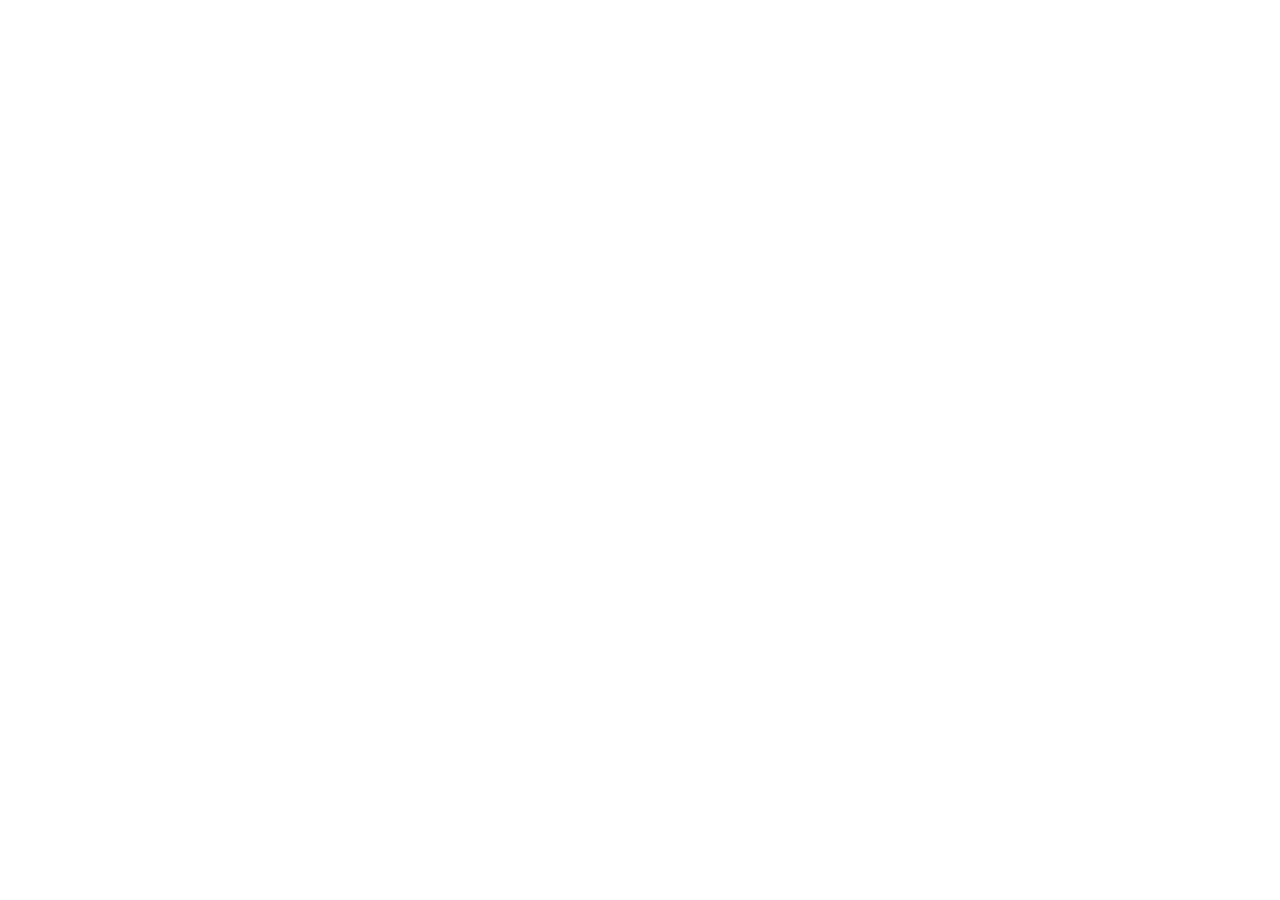
==== index.html @ e3c9b1a4 "feat: initialize TechToCheck 2026 fest portal Set up project scaffolding with React, Vite, and Tailw" ====
<!doctype html>
<html lang="en" class="dark">
  <head>
    <meta charset="UTF-8" />
    <meta name="viewport" content="width=device-width, initial-scale=1.0" />
    <title>TechToCheck 2026 - S.A.T.I. Vidisha Fest Portal</title>
    <meta name="description" content="Official college fest portal for TechToCheck 2026 at S.A.T.I. Vidisha featuring event modules, concurrency-aware schedule, analytical challenge rubric breakdown, and digital registration pass generator." />
    <meta property="og:title" content="TechToCheck 2026 - S.A.T.I. Vidisha Fest Portal" />
    <meta property="og:description" content="Official college fest portal for TechToCheck 2026 at S.A.T.I. Vidisha featuring event modules, concurrency-aware schedule, analytical challenge rubric breakdown, and digital registration pass generator." />
    <meta property="og:type" content="website" />
    <meta name="twitter:card" content="summary_large_image" />
    <link rel="preconnect" href="https://fonts.googleapis.com">
    <link rel="preconnect" href="https://fonts.gstatic.com" crossorigin>
    <link href="https://fonts.googleapis.com/css2?family=JetBrains+Mono:wght@400;500;700&family=Orbitron:wght@500;700;800;900&family=Plus+Jakarta+Sans:wght@400;500;600;700;800&family=Share+Tech+Mono&display=swap" rel="stylesheet">
  </head>
  <body class="bg-[#05050A] text-neutral-100 antialiased selection:bg-[#00f0ff]/30 selection:text-[#00f0ff]">
    <div id="root"></div>
    <script type="module" src="/src/main.tsx"></script>
  </body>
</html>
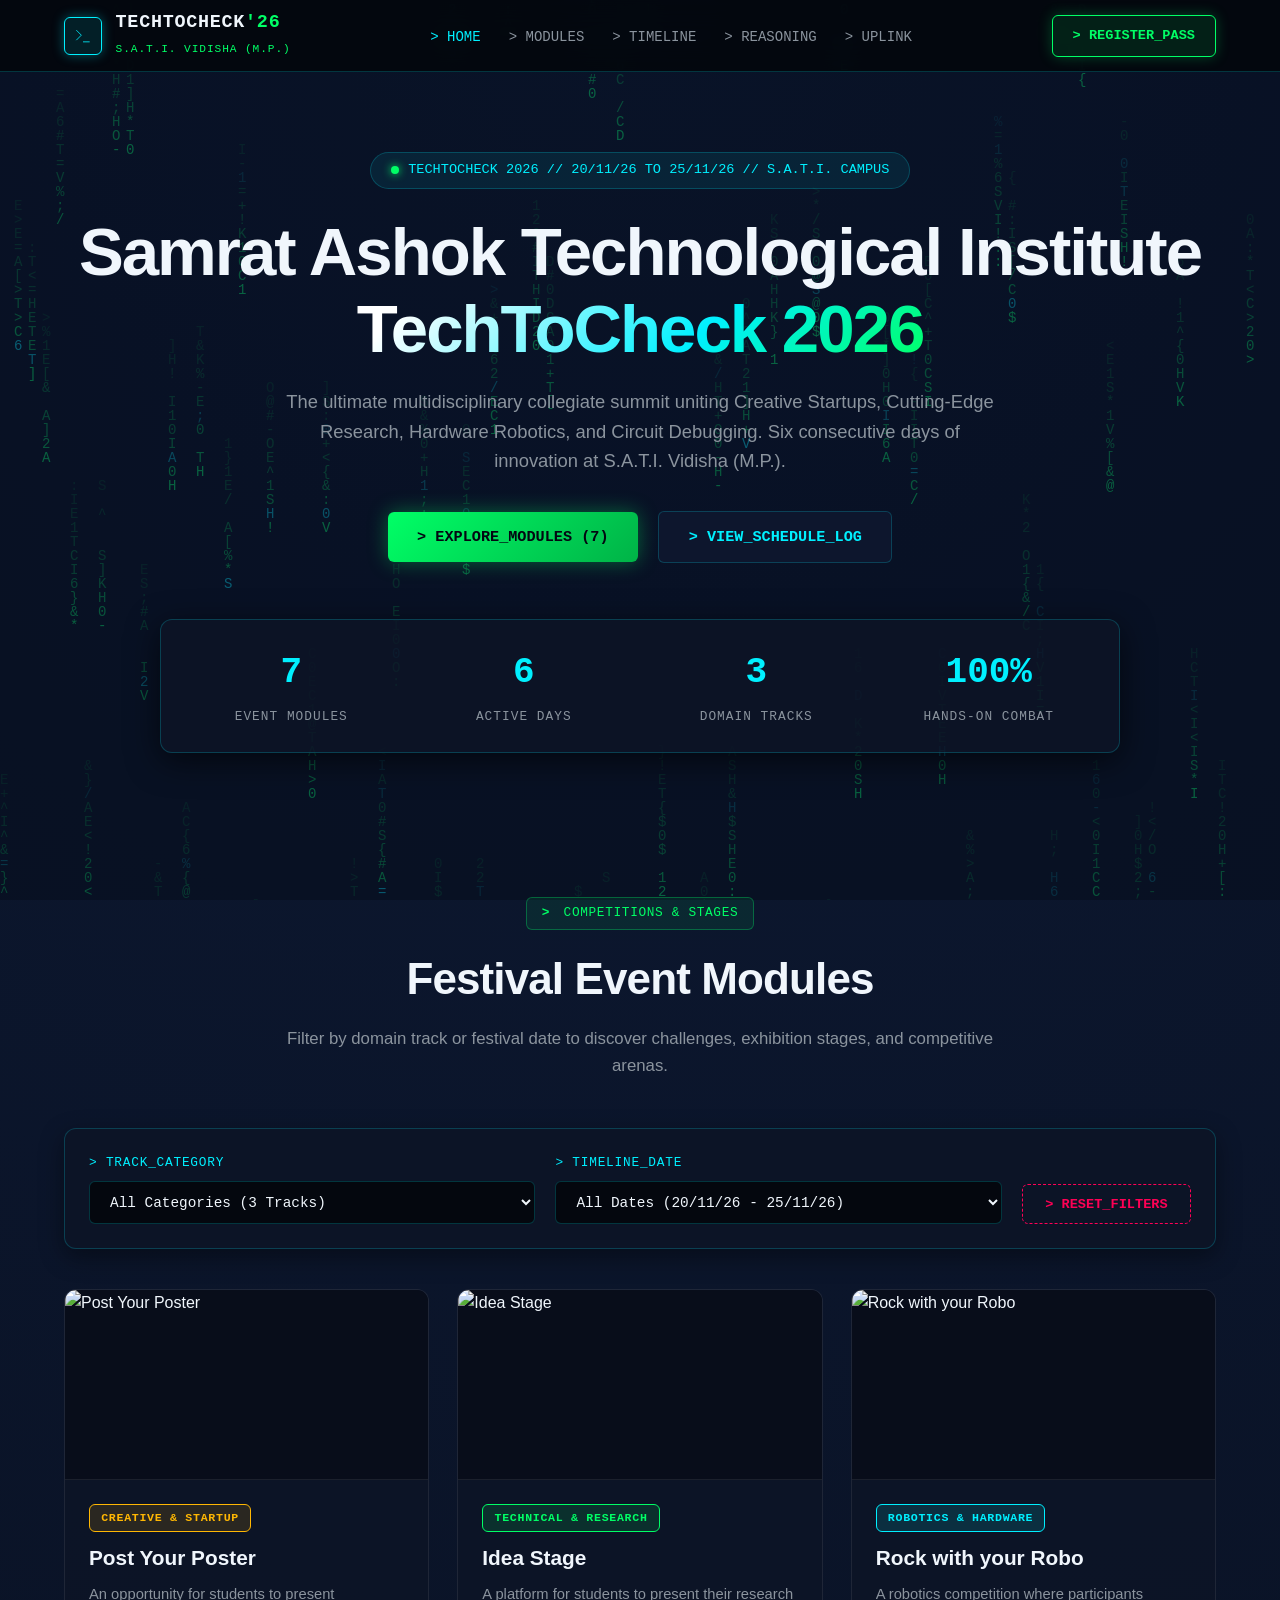
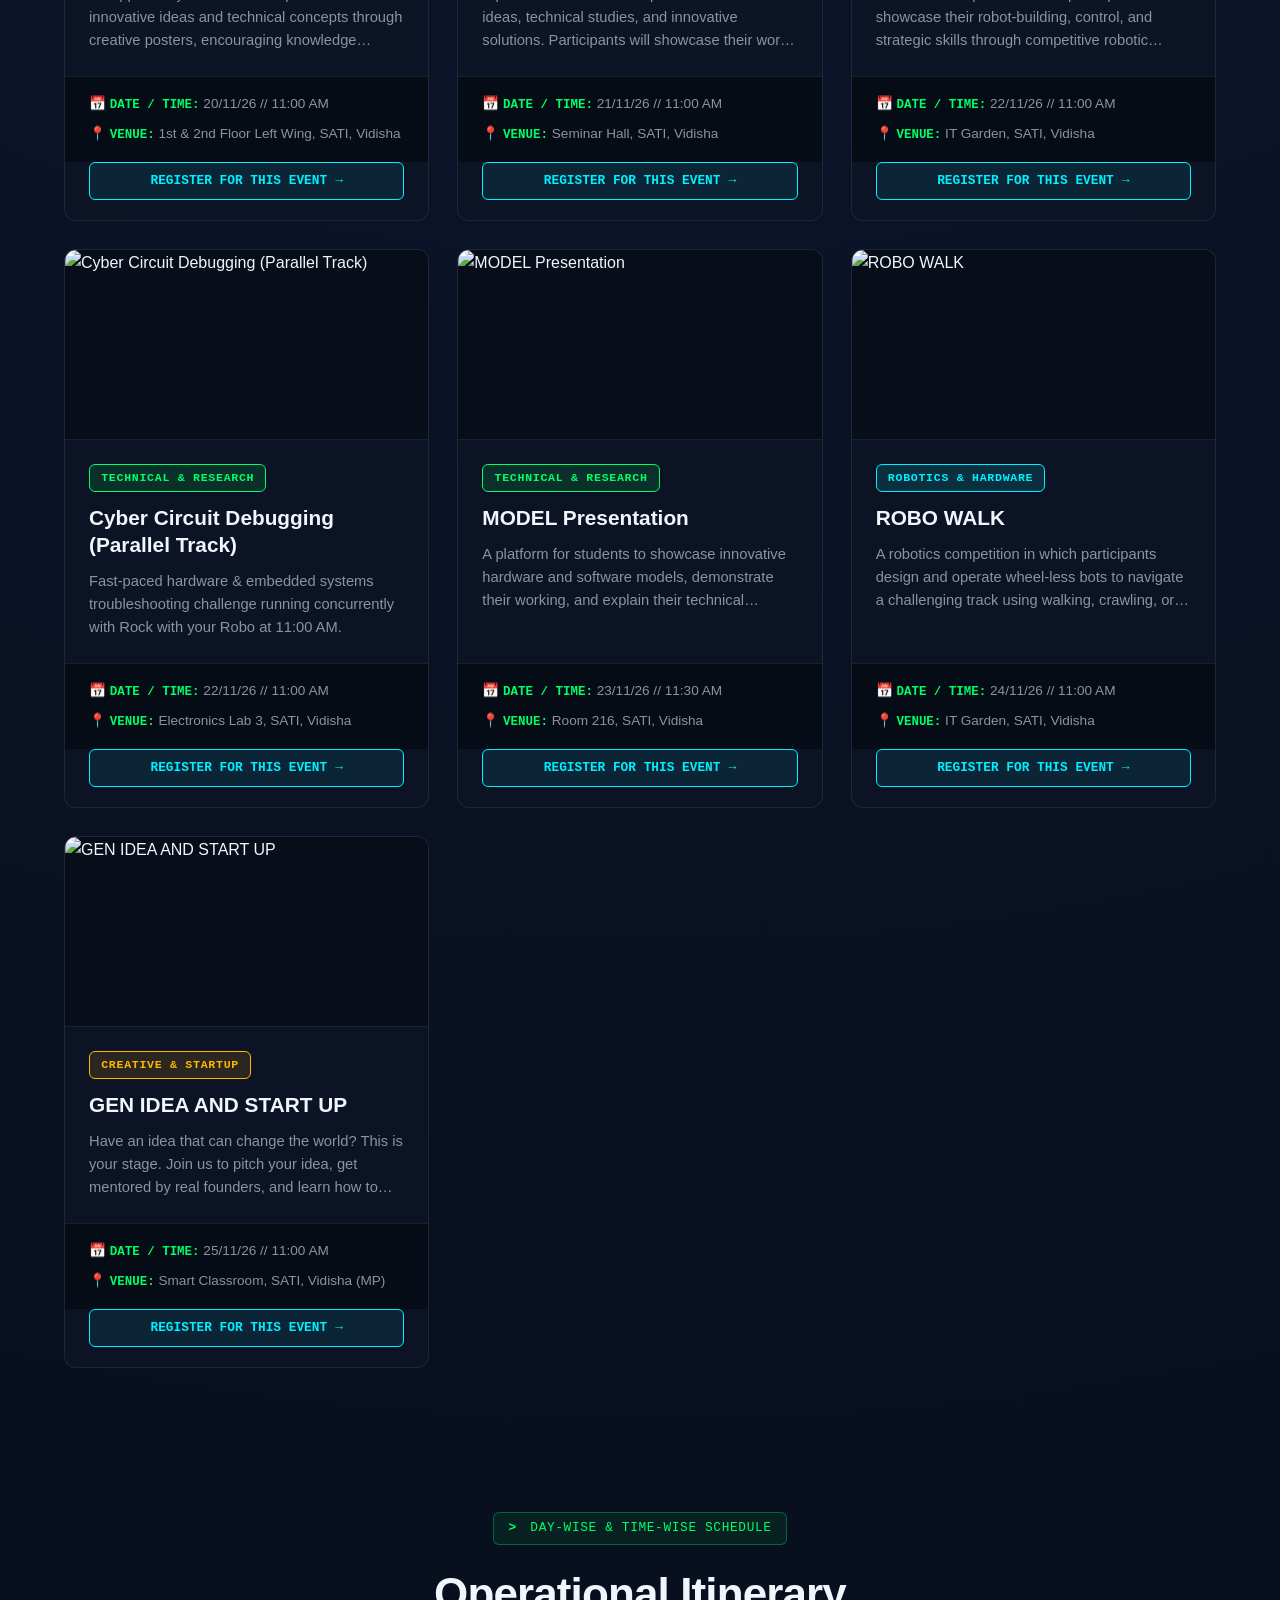
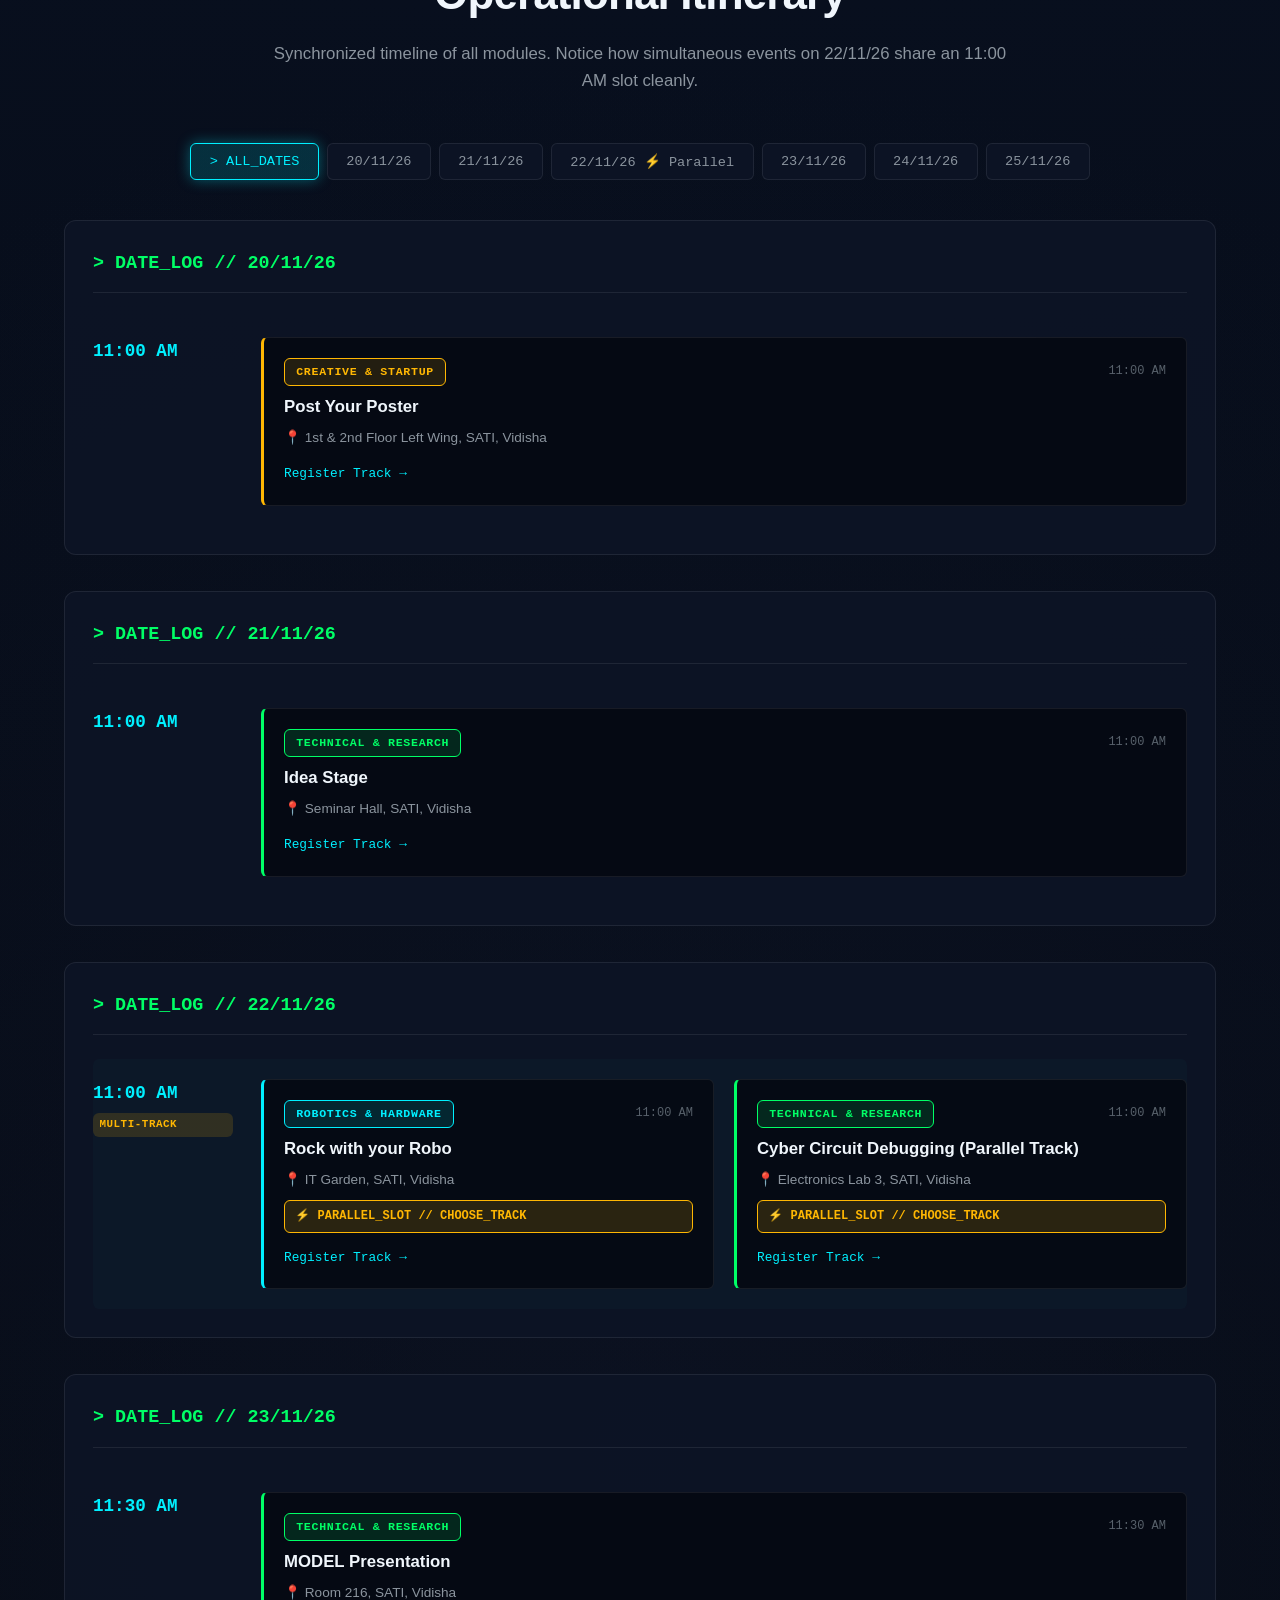
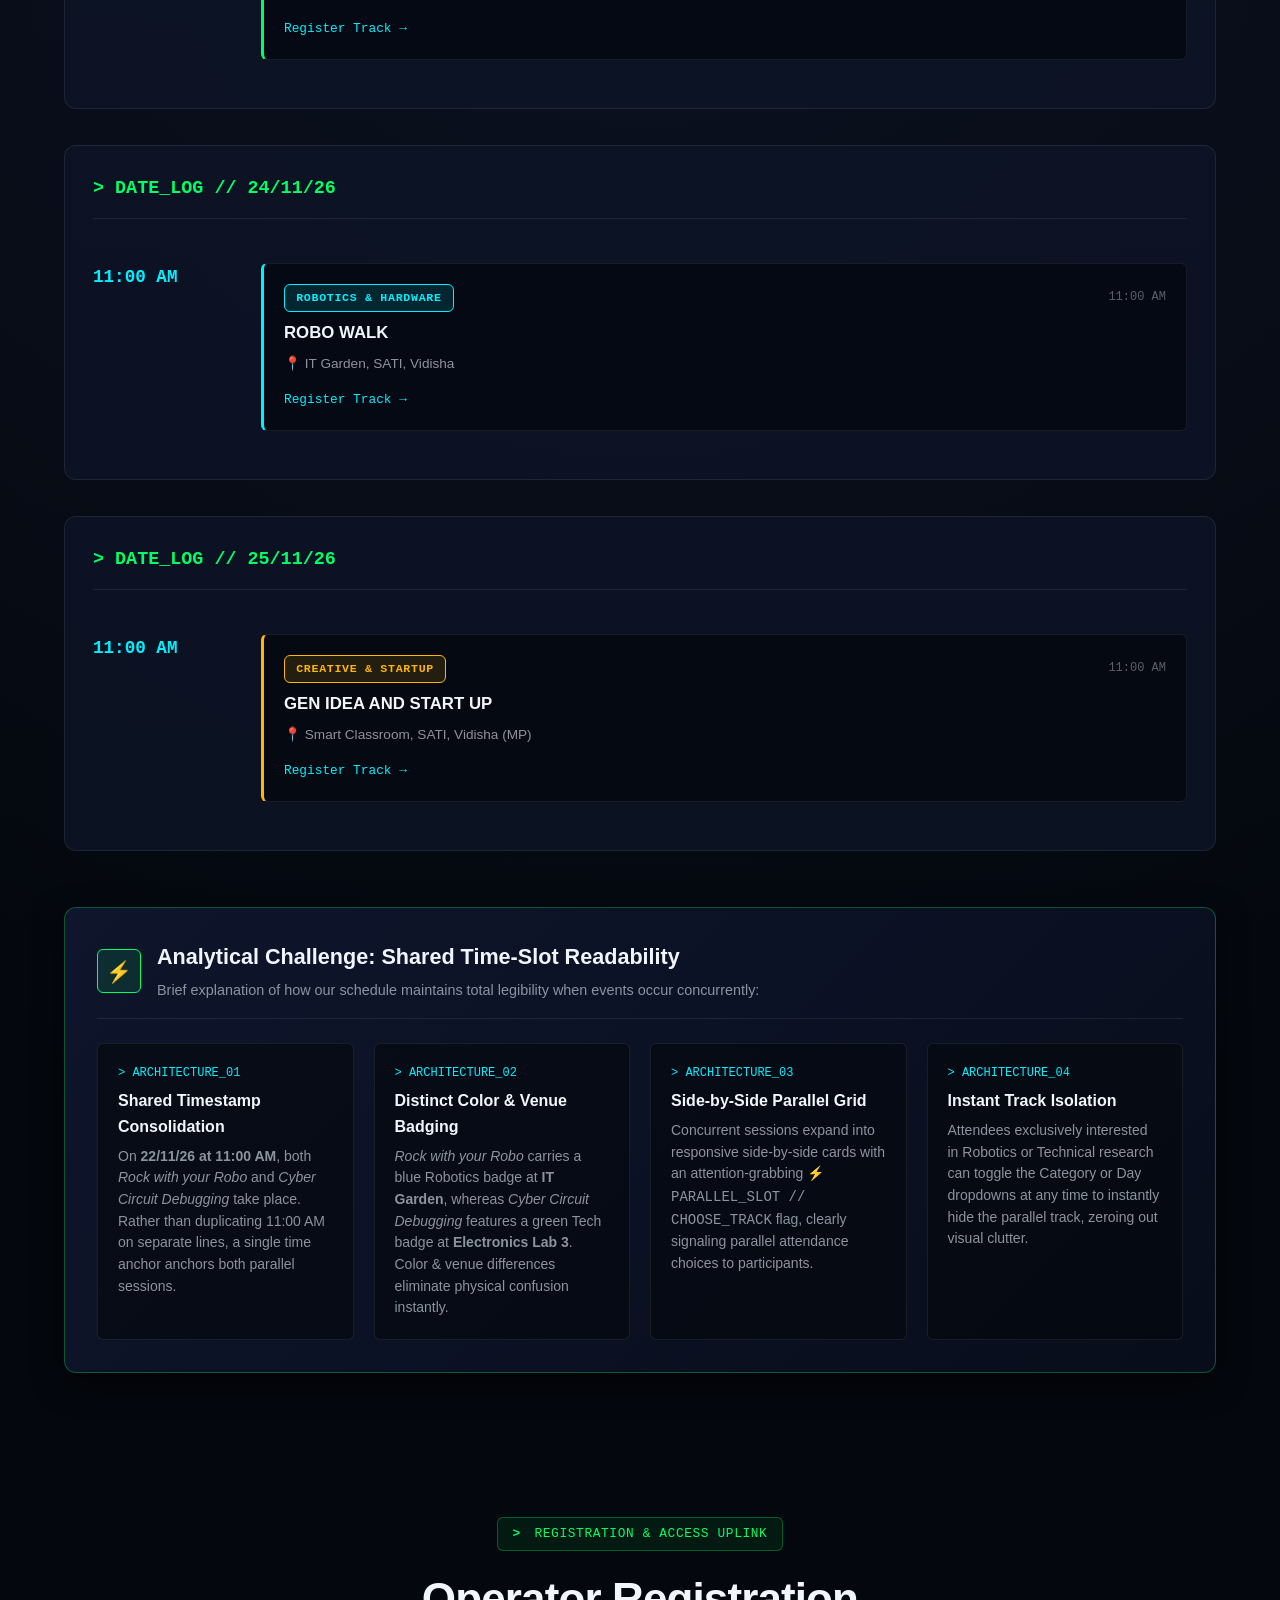
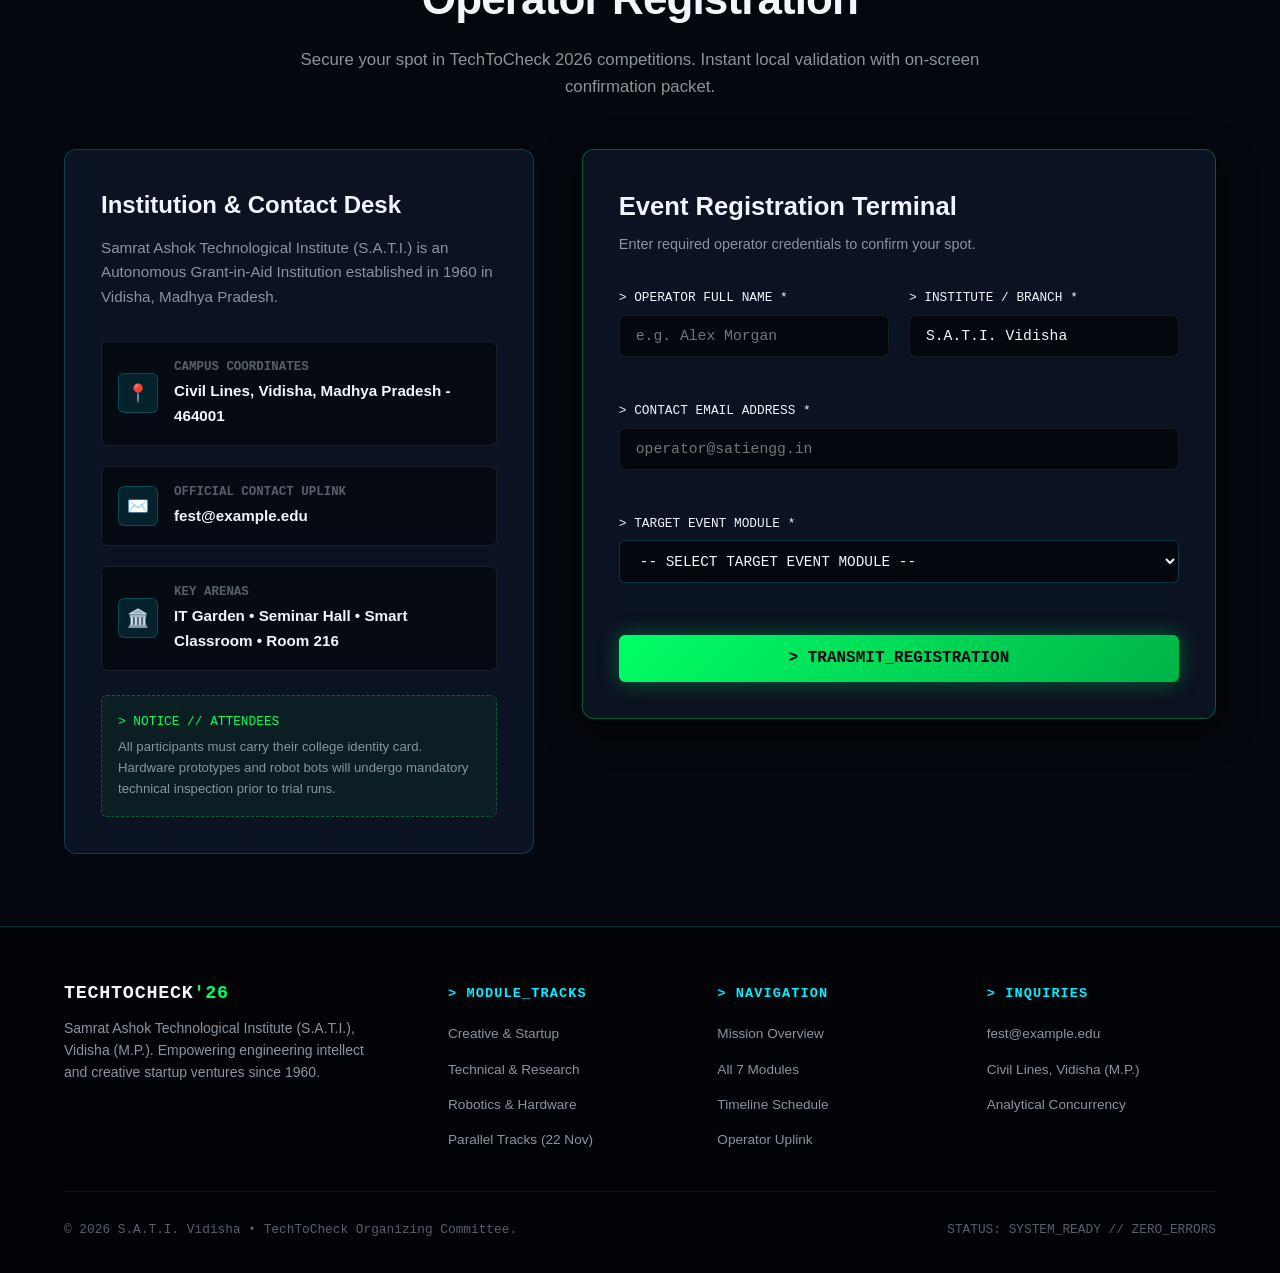
==== commit 1f000027: "Add files via upload" ====
--- a/index.html
+++ b/index.html
@@ -1,21 +1,446 @@
-<!doctype html>
-<html lang="en" class="dark">
-  <head>
-    <meta charset="UTF-8" />
-    <meta name="viewport" content="width=device-width, initial-scale=1.0" />
-    <title>TechToCheck 2026 - S.A.T.I. Vidisha Fest Portal</title>
-    <meta name="description" content="Official college fest portal for TechToCheck 2026 at S.A.T.I. Vidisha featuring event modules, concurrency-aware schedule, analytical challenge rubric breakdown, and digital registration pass generator." />
-    <meta property="og:title" content="TechToCheck 2026 - S.A.T.I. Vidisha Fest Portal" />
-    <meta property="og:description" content="Official college fest portal for TechToCheck 2026 at S.A.T.I. Vidisha featuring event modules, concurrency-aware schedule, analytical challenge rubric breakdown, and digital registration pass generator." />
-    <meta property="og:type" content="website" />
-    <meta name="twitter:card" content="summary_large_image" />
-    <link rel="preconnect" href="https://fonts.googleapis.com">
-    <link rel="preconnect" href="https://fonts.gstatic.com" crossorigin>
-    <link href="https://fonts.googleapis.com/css2?family=JetBrains+Mono:wght@400;500;700&family=Orbitron:wght@500;700;800;900&family=Plus+Jakarta+Sans:wght@400;500;600;700;800&family=Share+Tech+Mono&display=swap" rel="stylesheet">
-  </head>
-  <body class="bg-[#05050A] text-neutral-100 antialiased selection:bg-[#00f0ff]/30 selection:text-[#00f0ff]">
-    <div id="root"></div>
-    <script type="module" src="/src/main.tsx"></script>
-  </body>
+<!DOCTYPE html>
+<html lang="en">
+<head>
+  <meta charset="UTF-8">
+  <meta name="viewport" content="width=device-width, initial-scale=1.0">
+  <meta name="description" content="S.A.T.I. Vidisha TechToCheck 2026 - Official Technical & Cultural Festival Web Portal. Discover 7 flagship event modules, dynamic schedule, and instant registration uplink.">
+  <meta name="theme-color" content="#04070d">
+  <title>S.A.T.I. Vidisha — TechToCheck 2026</title>
+  <link rel="stylesheet" href="css/styles.css">
+</head>
+<body>
+
+  <!-- Matrix Background Canvas -->
+  <canvas id="matrixCanvas" aria-hidden="true"></canvas>
+
+  <!-- ==========================================================================
+       Header & Navigation
+       ========================================================================== -->
+  <header class="site-header">
+    <div class="container nav-wrapper">
+      <a href="#hero" class="brand-logo" aria-label="TechToCheck 2026 Homepage">
+        <div class="brand-icon-box" aria-hidden="true">
+          <svg width="20" height="20" fill="none" stroke="currentColor" viewBox="0 0 24 24">
+            <polyline points="4 17 10 11 4 5"></polyline>
+            <line x1="12" y1="19" x2="20" y2="19"></line>
+          </svg>
+        </div>
+        <div>
+          <span class="brand-title">TECHTOCHECK<span style="color: var(--cyber-green);">'26</span></span>
+          <span class="brand-sub">S.A.T.I. VIDISHA (M.P.)</span>
+        </div>
+      </a>
+
+      <!-- Desktop & Mobile Navigation Links -->
+      <nav aria-label="Main Navigation">
+        <ul id="navLinks" class="nav-links">
+          <li><a href="#hero" class="nav-link active">&gt; HOME</a></li>
+          <li><a href="#events" class="nav-link">&gt; MODULES</a></li>
+          <li><a href="#schedule" class="nav-link">&gt; TIMELINE</a></li>
+          <li><a href="#challenge" class="nav-link">&gt; REASONING</a></li>
+          <li><a href="#register" class="nav-link">&gt; UPLINK</a></li>
+        </ul>
+      </nav>
+
+      <!-- Terminal CTA Action -->
+      <a href="#register" class="nav-cta">
+        <span>&gt; REGISTER_PASS</span>
+      </a>
+
+      <!-- Mobile Menu Toggle Button -->
+      <button 
+        type="button" 
+        id="menuToggle" 
+        class="menu-toggle-btn" 
+        aria-label="Toggle Navigation Menu" 
+        aria-expanded="false" 
+        aria-controls="navLinks"
+      >
+        &gt; MENU
+      </button>
+    </div>
+  </header>
+
+  <!-- ==========================================================================
+       Main Content
+       ========================================================================== -->
+  <main>
+
+    <!-- 1. HERO SECTION -->
+    <section id="hero" class="hero-section">
+      <div class="container">
+        
+        <div class="hero-pill">
+          <span class="blink-dot" aria-hidden="true"></span>
+          <span>TECHTOCHECK 2026 // 20/11/26 TO 25/11/26 // S.A.T.I. CAMPUS</span>
+        </div>
+
+        <h1 class="hero-title">
+          Samrat Ashok Technological Institute <br>
+          <span class="gradient-heading">TechToCheck 2026</span>
+        </h1>
+
+        <p class="hero-desc">
+          The ultimate multidisciplinary collegiate summit uniting Creative Startups, Cutting-Edge Research, 
+          Hardware Robotics, and Circuit Debugging. Six consecutive days of innovation at S.A.T.I. Vidisha (M.P.).
+        </p>
+
+        <div class="hero-buttons">
+          <a href="#events" class="btn-cyber-primary">
+            <span>&gt; EXPLORE_MODULES (7)</span>
+          </a>
+          <a href="#schedule" class="btn-cyber-secondary">
+            <span>&gt; VIEW_SCHEDULE_LOG</span>
+          </a>
+        </div>
+
+        <!-- Metric Highlight Bar -->
+        <div class="fest-stats-grid">
+          <div class="stat-item">
+            <span class="stat-val">7</span>
+            <span class="stat-tag">Event Modules</span>
+          </div>
+          <div class="stat-item">
+            <span class="stat-val">6</span>
+            <span class="stat-tag">Active Days</span>
+          </div>
+          <div class="stat-item">
+            <span class="stat-val">3</span>
+            <span class="stat-tag">Domain Tracks</span>
+          </div>
+          <div class="stat-item">
+            <span class="stat-val">100%</span>
+            <span class="stat-tag">Hands-on Combat</span>
+          </div>
+        </div>
+
+      </div>
+    </section>
+
+    <!-- 2. EVENTS SECTION & FILTER TOOLBAR -->
+    <section id="events" class="events-section">
+      <div class="container">
+        
+        <div class="section-header">
+          <div class="terminal-badge">
+            <span class="terminal-prefix">&gt;</span> COMPETITIONS &amp; STAGES
+          </div>
+          <h2 class="section-title">Festival Event Modules</h2>
+          <p class="section-subtitle">
+            Filter by domain track or festival date to discover challenges, exhibition stages, and competitive arenas.
+          </p>
+        </div>
+
+        <!-- Filter Card -->
+        <div class="filter-card">
+          <div class="filter-grid">
+            
+            <div class="filter-field">
+              <label for="categoryFilter" class="filter-label">&gt; TRACK_CATEGORY</label>
+              <select id="categoryFilter" class="cyber-select" aria-label="Filter events by category">
+                <option value="All">All Categories (3 Tracks)</option>
+                <option value="Creative & Startup">Creative &amp; Startup</option>
+                <option value="Technical & Research">Technical &amp; Research</option>
+                <option value="Robotics & Hardware">Robotics &amp; Hardware</option>
+              </select>
+            </div>
+
+            <div class="filter-field">
+              <label for="dayFilter" class="filter-label">&gt; TIMELINE_DATE</label>
+              <select id="dayFilter" class="cyber-select" aria-label="Filter events by date">
+                <option value="All">All Dates (20/11/26 - 25/11/26)</option>
+                <option value="20/11/26">20/11/26 — Post Your Poster</option>
+                <option value="21/11/26">21/11/26 — Idea Stage</option>
+                <option value="22/11/26">22/11/26 — Parallel Track (Robo &amp; Debug)</option>
+                <option value="23/11/26">23/11/26 — MODEL Presentation</option>
+                <option value="24/11/26">24/11/26 — ROBO WALK</option>
+                <option value="25/11/26">25/11/26 — GEN IDEA AND START UP</option>
+              </select>
+            </div>
+
+            <div>
+              <button type="button" id="resetFilters" class="btn-reset-filters">
+                &gt; RESET_FILTERS
+              </button>
+            </div>
+
+          </div>
+        </div>
+
+        <!-- Dynamic Events Grid -->
+        <div id="eventsGrid" class="events-grid" aria-live="polite">
+          <!-- Populated dynamically by app.js -->
+        </div>
+
+      </div>
+    </section>
+
+    <!-- 3. SCHEDULE SECTION (DAY-WISE & TIME-WISE) -->
+    <section id="schedule" class="schedule-section">
+      <div class="container">
+        
+        <div class="section-header">
+          <div class="terminal-badge">
+            <span class="terminal-prefix">&gt;</span> DAY-WISE &amp; TIME-WISE SCHEDULE
+          </div>
+          <h2 class="section-title">Operational Itinerary</h2>
+          <p class="section-subtitle">
+            Synchronized timeline of all modules. Notice how simultaneous events on 22/11/26 share an 11:00 AM slot cleanly.
+          </p>
+        </div>
+
+        <!-- Schedule Filter Tabs -->
+        <div class="schedule-tabs" role="tablist">
+          <button type="button" class="tab-btn active" data-day="All" role="tab">&gt; ALL_DATES</button>
+          <button type="button" class="tab-btn" data-day="20/11/26" role="tab">20/11/26</button>
+          <button type="button" class="tab-btn" data-day="21/11/26" role="tab">21/11/26</button>
+          <button type="button" class="tab-btn" data-day="22/11/26" role="tab">22/11/26 ⚡ Parallel</button>
+          <button type="button" class="tab-btn" data-day="23/11/26" role="tab">23/11/26</button>
+          <button type="button" class="tab-btn" data-day="24/11/26" role="tab">24/11/26</button>
+          <button type="button" class="tab-btn" data-day="25/11/26" role="tab">25/11/26</button>
+        </div>
+
+        <!-- Schedule Container (Rendered by app.js) -->
+        <div id="scheduleContainer" class="schedule-container" aria-live="polite">
+          <!-- Populated dynamically by app.js -->
+        </div>
+
+        <!-- 4. ANALYTICAL CHALLENGE REASONING CARD -->
+        <div id="challenge" class="challenge-card">
+          <div class="challenge-top">
+            <div class="challenge-icon" aria-hidden="true">⚡</div>
+            <div>
+              <h3 style="font-size: 1.35rem; color: var(--text-main);">Analytical Challenge: Shared Time-Slot Readability</h3>
+              <p style="font-size: 0.9rem; color: var(--text-dim); margin-top: 0.25rem;">
+                Brief explanation of how our schedule maintains total legibility when events occur concurrently:
+              </p>
+            </div>
+          </div>
+
+          <div class="challenge-grid">
+            <div class="reasoning-box">
+              <div class="reasoning-num">&gt; ARCHITECTURE_01</div>
+              <h4 class="reasoning-title">Shared Timestamp Consolidation</h4>
+              <p class="reasoning-desc">
+                On <strong>22/11/26 at 11:00 AM</strong>, both <em>Rock with your Robo</em> and <em>Cyber Circuit Debugging</em> take place. Rather than duplicating 11:00 AM on separate lines, a single time anchor anchors both parallel sessions.
+              </p>
+            </div>
+
+            <div class="reasoning-box">
+              <div class="reasoning-num">&gt; ARCHITECTURE_02</div>
+              <h4 class="reasoning-title">Distinct Color &amp; Venue Badging</h4>
+              <p class="reasoning-desc">
+                <em>Rock with your Robo</em> carries a blue Robotics badge at <strong>IT Garden</strong>, whereas <em>Cyber Circuit Debugging</em> features a green Tech badge at <strong>Electronics Lab 3</strong>. Color &amp; venue differences eliminate physical confusion instantly.
+              </p>
+            </div>
+
+            <div class="reasoning-box">
+              <div class="reasoning-num">&gt; ARCHITECTURE_03</div>
+              <h4 class="reasoning-title">Side-by-Side Parallel Grid</h4>
+              <p class="reasoning-desc">
+                Concurrent sessions expand into responsive side-by-side cards with an attention-grabbing <code>⚡ PARALLEL_SLOT // CHOOSE_TRACK</code> flag, clearly signaling parallel attendance choices to participants.
+              </p>
+            </div>
+
+            <div class="reasoning-box">
+              <div class="reasoning-num">&gt; ARCHITECTURE_04</div>
+              <h4 class="reasoning-title">Instant Track Isolation</h4>
+              <p class="reasoning-desc">
+                Attendees exclusively interested in Robotics or Technical research can toggle the Category or Day dropdowns at any time to instantly hide the parallel track, zeroing out visual clutter.
+              </p>
+            </div>
+          </div>
+        </div>
+
+      </div>
+    </section>
+
+    <!-- 5. REGISTRATION FORM & CAMPUS UPLINK -->
+    <section id="register" class="register-section">
+      <div class="container">
+        
+        <div class="section-header">
+          <div class="terminal-badge">
+            <span class="terminal-prefix">&gt;</span> REGISTRATION &amp; ACCESS UPLINK
+          </div>
+          <h2 class="section-title">Operator Registration</h2>
+          <p class="section-subtitle">
+            Secure your spot in TechToCheck 2026 competitions. Instant local validation with on-screen confirmation packet.
+          </p>
+        </div>
+
+        <div class="register-layout">
+          
+          <!-- Venue & Institution Information -->
+          <div class="venue-card">
+            <h3>Institution &amp; Contact Desk</h3>
+            <p>
+              Samrat Ashok Technological Institute (S.A.T.I.) is an Autonomous Grant-in-Aid Institution established in 1960 in Vidisha, Madhya Pradesh.
+            </p>
+
+            <div class="venue-info-list">
+              <div class="venue-info-item">
+                <div class="venue-info-icon" aria-hidden="true">📍</div>
+                <div class="venue-info-text">
+                  <strong>Campus Coordinates</strong>
+                  <span>Civil Lines, Vidisha, Madhya Pradesh - 464001</span>
+                </div>
+              </div>
+
+              <div class="venue-info-item">
+                <div class="venue-info-icon" aria-hidden="true">✉️</div>
+                <div class="venue-info-text">
+                  <strong>Official Contact Uplink</strong>
+                  <a href="mailto:fest@example.edu">fest@example.edu</a>
+                </div>
+              </div>
+
+              <div class="venue-info-item">
+                <div class="venue-info-icon" aria-hidden="true">🏛️</div>
+                <div class="venue-info-text">
+                  <strong>Key Arenas</strong>
+                  <span>IT Garden &bull; Seminar Hall &bull; Smart Classroom &bull; Room 216</span>
+                </div>
+              </div>
+            </div>
+
+            <div style="margin-top: 1.5rem; padding: 1rem; background: rgba(0, 255, 102, 0.05); border: 1px dashed var(--border-green); border-radius: var(--radius-sm);">
+              <span class="font-mono" style="font-size: 0.8rem; color: var(--cyber-green); display: block; margin-bottom: 0.25rem;">
+                &gt; NOTICE // ATTENDEES
+              </span>
+              <p style="font-size: 0.825rem; color: var(--text-dim); margin-bottom: 0;">
+                All participants must carry their college identity card. Hardware prototypes and robot bots will undergo mandatory technical inspection prior to trial runs.
+              </p>
+            </div>
+          </div>
+
+          <!-- Registration Form -->
+          <div class="cyber-form-card">
+            <h3 class="form-heading">Event Registration Terminal</h3>
+            <p class="form-sub">Enter required operator credentials to confirm your spot.</p>
+
+            <form id="registrationForm" class="registration-form" novalidate>
+              
+              <div class="form-row-2">
+                <div class="form-group">
+                  <label for="fullName" class="form-label">&gt; Operator Full Name *</label>
+                  <input 
+                    type="text" 
+                    id="fullName" 
+                    class="cyber-input" 
+                    placeholder="e.g. Alex Morgan" 
+                    required 
+                    autocomplete="name"
+                  >
+                  <span id="nameError" class="cyber-error" aria-live="polite"></span>
+                </div>
+
+                <div class="form-group">
+                  <label for="college" class="form-label">&gt; Institute / Branch *</label>
+                  <input 
+                    type="text" 
+                    id="college" 
+                    class="cyber-input" 
+                    value="S.A.T.I. Vidisha" 
+                    required 
+                    autocomplete="organization"
+                  >
+                  <span id="collegeError" class="cyber-error" aria-live="polite"></span>
+                </div>
+              </div>
+
+              <div class="form-group">
+                <label for="email" class="form-label">&gt; Contact Email Address *</label>
+                <input 
+                  type="email" 
+                  id="email" 
+                  class="cyber-input" 
+                  placeholder="operator@satiengg.in" 
+                  required 
+                  autocomplete="email"
+                >
+                <span id="emailError" class="cyber-error" aria-live="polite"></span>
+              </div>
+
+              <div class="form-group">
+                <label for="eventSelect" class="form-label">&gt; Target Event Module *</label>
+                <select id="eventSelect" class="cyber-select" required>
+                  <option value="" disabled selected>-- SELECT TARGET EVENT MODULE --</option>
+                  <!-- Populated by app.js populateDropdown() -->
+                </select>
+                <span id="eventError" class="cyber-error" aria-live="polite"></span>
+              </div>
+
+              <button type="submit" class="btn-submit-cyber" id="submitBtn">
+                <span>&gt; TRANSMIT_REGISTRATION</span>
+              </button>
+
+              <!-- On-Screen Confirmation Banner -->
+              <div id="formSuccess" class="cyber-success" hidden aria-live="polite"></div>
+
+            </form>
+          </div>
+
+        </div>
+
+      </div>
+    </section>
+
+  </main>
+
+  <!-- ==========================================================================
+       Footer
+       ========================================================================== -->
+  <footer class="site-footer">
+    <div class="container">
+      <div class="footer-grid">
+        <div class="footer-brand">
+          <a href="#hero" class="brand-logo" style="margin-bottom: 0.5rem;">
+            <span class="brand-title">TECHTOCHECK<span style="color: var(--cyber-green);">'26</span></span>
+          </a>
+          <p>
+            Samrat Ashok Technological Institute (S.A.T.I.), Vidisha (M.P.). Empowering engineering intellect and creative startup ventures since 1960.
+          </p>
+        </div>
+
+        <div>
+          <h4 class="footer-heading">&gt; MODULE_TRACKS</h4>
+          <ul class="footer-links">
+            <li><a href="#events">Creative &amp; Startup</a></li>
+            <li><a href="#events">Technical &amp; Research</a></li>
+            <li><a href="#events">Robotics &amp; Hardware</a></li>
+            <li><a href="#schedule">Parallel Tracks (22 Nov)</a></li>
+          </ul>
+        </div>
+
+        <div>
+          <h4 class="footer-heading">&gt; NAVIGATION</h4>
+          <ul class="footer-links">
+            <li><a href="#hero">Mission Overview</a></li>
+            <li><a href="#events">All 7 Modules</a></li>
+            <li><a href="#schedule">Timeline Schedule</a></li>
+            <li><a href="#register">Operator Uplink</a></li>
+          </ul>
+        </div>
+
+        <div>
+          <h4 class="footer-heading">&gt; INQUIRIES</h4>
+          <ul class="footer-links">
+            <li><a href="mailto:fest@example.edu">fest@example.edu</a></li>
+            <li><a href="#register">Civil Lines, Vidisha (M.P.)</a></li>
+            <li><a href="#challenge">Analytical Concurrency</a></li>
+          </ul>
+        </div>
+      </div>
+
+      <div class="footer-bottom">
+        <span>&copy; 2026 S.A.T.I. Vidisha &bull; TechToCheck Organizing Committee.</span>
+        <span>STATUS: SYSTEM_READY // ZERO_ERRORS</span>
+      </div>
+    </div>
+  </footer>
+
+  <!-- Application Logic -->
+  <script src="js/app.js"></script>
+</body>
 </html>
-
--- a/css/styles.css
+++ b/css/styles.css
@@ -0,0 +1,1276 @@
+/* ==========================================================================
+   S.A.T.I. Vidisha — TechToCheck 2026 Stylesheet
+   Theme: Cyber Matrix Terminal / High-Tech Fest Interface
+   ========================================================================== */
+
+:root {
+  /* Cyber Dark Matrix Palette */
+  --bg-core: #04070d;
+  --bg-surface: #0a0f1d;
+  --bg-elevated: #11182c;
+  --bg-card: rgba(13, 20, 38, 0.85);
+  --bg-glass: rgba(16, 24, 48, 0.65);
+
+  /* Terminal & Cyber Accents */
+  --cyber-green: #00ff66;
+  --cyber-green-glow: rgba(0, 255, 102, 0.35);
+  --cyber-cyan: #00f0ff;
+  --cyber-cyan-glow: rgba(0, 240, 255, 0.35);
+  --cyber-amber: #ffb703;
+  --cyber-amber-glow: rgba(255, 183, 3, 0.35);
+  --cyber-rose: #ff0055;
+  --cyber-rose-glow: rgba(255, 0, 85, 0.35);
+  --cyber-purple: #bd00ff;
+
+  /* Typography Colors */
+  --text-main: #f0f6fc;
+  --text-dim: #8b949e;
+  --text-muted: #57606a;
+  --text-code: #00ff66;
+
+  /* Borders & Grids */
+  --border-cyber: rgba(0, 240, 255, 0.2);
+  --border-green: rgba(0, 255, 102, 0.3);
+  --border-subtle: rgba(255, 255, 255, 0.08);
+
+  /* Sizing & Layout */
+  --max-width: 1200px;
+  --header-height: 72px;
+  --radius-sm: 6px;
+  --radius-md: 12px;
+  --radius-lg: 18px;
+  --font-mono: "SFMono-Regular", Consolas, "Liberation Mono", Menlo, Courier, monospace;
+  --font-sans: -apple-system, BlinkMacSystemFont, "Segoe UI", Roboto, "Helvetica Neue", Arial, sans-serif;
+}
+
+/* Reset & Box Sizing */
+*, *::before, *::after {
+  box-sizing: border-box;
+  margin: 0;
+  padding: 0;
+}
+
+html {
+  scroll-behavior: smooth;
+  font-family: var(--font-sans);
+  background-color: var(--bg-core);
+  color: var(--text-main);
+  line-height: 1.6;
+}
+
+body {
+  position: relative;
+  min-height: 100vh;
+  overflow-x: hidden;
+  background: radial-gradient(circle at 50% 0%, #0d1933 0%, #04070d 75%);
+}
+
+/* Matrix Background Canvas */
+#matrixCanvas {
+  position: fixed;
+  top: 0;
+  left: 0;
+  width: 100vw;
+  height: 100vh;
+  pointer-events: none;
+  z-index: 0;
+  opacity: 0.32;
+}
+
+/* Focus styles */
+:focus-visible {
+  outline: 2px solid var(--cyber-cyan);
+  outline-offset: 3px;
+}
+
+/* Container */
+.container {
+  width: 100%;
+  max-width: var(--max-width);
+  margin-left: auto;
+  margin-right: auto;
+  padding-left: 1.5rem;
+  padding-right: 1.5rem;
+  position: relative;
+  z-index: 1;
+}
+
+/* Monospace Helpers */
+.font-mono {
+  font-family: var(--font-mono);
+}
+
+.terminal-prefix {
+  color: var(--cyber-green);
+  font-weight: 700;
+  font-family: var(--font-mono);
+  margin-right: 0.35rem;
+}
+
+/* Section Header */
+.section-header {
+  text-align: center;
+  max-width: 760px;
+  margin: 0 auto 3rem auto;
+}
+
+.terminal-badge {
+  display: inline-flex;
+  align-items: center;
+  gap: 0.5rem;
+  padding: 0.35rem 0.9rem;
+  background: rgba(0, 255, 102, 0.08);
+  border: 1px solid var(--border-green);
+  border-radius: var(--radius-sm);
+  color: var(--cyber-green);
+  font-family: var(--font-mono);
+  font-size: 0.8rem;
+  letter-spacing: 0.05em;
+  text-transform: uppercase;
+  margin-bottom: 0.85rem;
+}
+
+.section-title {
+  font-size: clamp(2rem, 4vw, 2.75rem);
+  font-weight: 800;
+  letter-spacing: -0.02em;
+  margin-bottom: 0.75rem;
+  color: var(--text-main);
+}
+
+.gradient-heading {
+  background: linear-gradient(135deg, #ffffff 10%, var(--cyber-cyan) 60%, var(--cyber-green) 100%);
+  -webkit-background-clip: text;
+  -webkit-text-fill-color: transparent;
+  display: inline-block;
+}
+
+.section-subtitle {
+  color: var(--text-dim);
+  font-size: 1.05rem;
+  line-height: 1.6;
+}
+
+/* ==========================================================================
+   Header & Navigation
+   ========================================================================== */
+.site-header {
+  position: sticky;
+  top: 0;
+  left: 0;
+  width: 100%;
+  height: var(--header-height);
+  background: rgba(4, 7, 13, 0.9);
+  backdrop-filter: blur(14px);
+  -webkit-backdrop-filter: blur(14px);
+  border-bottom: 1px solid var(--border-cyber);
+  z-index: 100;
+}
+
+.nav-wrapper {
+  display: flex;
+  align-items: center;
+  justify-content: space-between;
+  height: var(--header-height);
+}
+
+.brand-logo {
+  display: flex;
+  align-items: center;
+  gap: 0.85rem;
+  text-decoration: none;
+  color: var(--text-main);
+}
+
+.brand-icon-box {
+  width: 38px;
+  height: 38px;
+  background: rgba(0, 240, 255, 0.1);
+  border: 1px solid var(--cyber-cyan);
+  border-radius: var(--radius-sm);
+  display: grid;
+  place-items: center;
+  color: var(--cyber-cyan);
+  box-shadow: 0 0 12px var(--cyber-cyan-glow);
+}
+
+.brand-title {
+  font-size: 1.15rem;
+  font-weight: 800;
+  letter-spacing: 0.04em;
+  font-family: var(--font-mono);
+  display: block;
+  line-height: 1.2;
+}
+
+.brand-sub {
+  font-size: 0.7rem;
+  color: var(--cyber-green);
+  letter-spacing: 0.08em;
+  font-family: var(--font-mono);
+  text-transform: uppercase;
+}
+
+.nav-links {
+  display: flex;
+  align-items: center;
+  gap: 1.75rem;
+  list-style: none;
+}
+
+.nav-link {
+  color: var(--text-dim);
+  text-decoration: none;
+  font-family: var(--font-mono);
+  font-size: 0.875rem;
+  transition: color 0.2s ease;
+  position: relative;
+  padding: 0.3rem 0;
+}
+
+.nav-link:hover, .nav-link.active {
+  color: var(--cyber-cyan);
+}
+
+.nav-link:hover::after {
+  content: "";
+  position: absolute;
+  bottom: 0;
+  left: 0;
+  width: 100%;
+  height: 2px;
+  background: var(--cyber-cyan);
+  box-shadow: 0 0 8px var(--cyber-cyan);
+}
+
+.nav-cta {
+  display: inline-flex;
+  align-items: center;
+  gap: 0.5rem;
+  padding: 0.55rem 1.25rem;
+  background: rgba(0, 255, 102, 0.1);
+  border: 1px solid var(--cyber-green);
+  color: var(--cyber-green);
+  font-family: var(--font-mono);
+  font-size: 0.85rem;
+  font-weight: 700;
+  border-radius: var(--radius-sm);
+  text-decoration: none;
+  box-shadow: 0 0 14px rgba(0, 255, 102, 0.25);
+  transition: all 0.2s ease;
+}
+
+.nav-cta:hover {
+  background: var(--cyber-green);
+  color: #000;
+  box-shadow: 0 0 22px rgba(0, 255, 102, 0.7);
+  transform: translateY(-2px);
+}
+
+.menu-toggle-btn {
+  display: none;
+  background: transparent;
+  border: 1px solid var(--border-cyber);
+  color: var(--cyber-cyan);
+  padding: 0.5rem 0.75rem;
+  border-radius: var(--radius-sm);
+  cursor: pointer;
+  font-family: var(--font-mono);
+  font-size: 0.9rem;
+}
+
+/* ==========================================================================
+   Hero Section
+   ========================================================================== */
+.hero-section {
+  position: relative;
+  padding: 5rem 0 4.5rem 0;
+  text-align: center;
+}
+
+.hero-pill {
+  display: inline-flex;
+  align-items: center;
+  gap: 0.6rem;
+  padding: 0.4rem 1.2rem;
+  background: rgba(0, 240, 255, 0.08);
+  border: 1px solid var(--border-cyber);
+  border-radius: 999px;
+  font-family: var(--font-mono);
+  font-size: 0.85rem;
+  color: var(--cyber-cyan);
+  margin-bottom: 1.5rem;
+}
+
+.blink-dot {
+  width: 8px;
+  height: 8px;
+  border-radius: 50%;
+  background: var(--cyber-green);
+  box-shadow: 0 0 8px var(--cyber-green);
+  animation: blink 1.4s infinite;
+}
+
+@keyframes blink {
+  0%, 100% { opacity: 1; }
+  50% { opacity: 0.3; }
+}
+
+.hero-title {
+  font-size: clamp(2.4rem, 6vw, 4.2rem);
+  font-weight: 900;
+  letter-spacing: -0.03em;
+  margin-bottom: 1.25rem;
+  line-height: 1.15;
+}
+
+.hero-desc {
+  max-width: 720px;
+  margin: 0 auto 2.25rem auto;
+  font-size: 1.15rem;
+  color: var(--text-dim);
+  line-height: 1.6;
+}
+
+.hero-buttons {
+  display: flex;
+  align-items: center;
+  justify-content: center;
+  gap: 1.25rem;
+  flex-wrap: wrap;
+  margin-bottom: 3.5rem;
+}
+
+.btn-cyber-primary {
+  display: inline-flex;
+  align-items: center;
+  gap: 0.6rem;
+  padding: 0.8rem 1.85rem;
+  background: linear-gradient(135deg, var(--cyber-green), #00b347);
+  color: #030712;
+  font-family: var(--font-mono);
+  font-weight: 800;
+  font-size: 0.95rem;
+  border-radius: var(--radius-sm);
+  text-decoration: none;
+  cursor: pointer;
+  border: none;
+  box-shadow: 0 0 20px var(--cyber-green-glow);
+  transition: all 0.25s ease;
+}
+
+.btn-cyber-primary:hover {
+  transform: translateY(-2px);
+  box-shadow: 0 0 30px rgba(0, 255, 102, 0.75);
+}
+
+.btn-cyber-secondary {
+  display: inline-flex;
+  align-items: center;
+  gap: 0.6rem;
+  padding: 0.8rem 1.85rem;
+  background: rgba(16, 24, 48, 0.8);
+  border: 1px solid var(--border-cyber);
+  color: var(--cyber-cyan);
+  font-family: var(--font-mono);
+  font-weight: 700;
+  font-size: 0.95rem;
+  border-radius: var(--radius-sm);
+  text-decoration: none;
+  transition: all 0.2s ease;
+}
+
+.btn-cyber-secondary:hover {
+  background: rgba(0, 240, 255, 0.15);
+  border-color: var(--cyber-cyan);
+  transform: translateY(-2px);
+}
+
+/* Stats Bar */
+.fest-stats-grid {
+  display: grid;
+  grid-template-columns: repeat(4, 1fr);
+  gap: 1.25rem;
+  max-width: 960px;
+  margin: 0 auto;
+  padding: 1.5rem;
+  background: var(--bg-card);
+  border: 1px solid var(--border-cyber);
+  border-radius: var(--radius-md);
+  box-shadow: 0 8px 32px rgba(0, 0, 0, 0.6);
+}
+
+.stat-item {
+  text-align: center;
+}
+
+.stat-val {
+  font-size: 2.25rem;
+  font-weight: 900;
+  font-family: var(--font-mono);
+  color: var(--cyber-cyan);
+  display: block;
+}
+
+.stat-tag {
+  font-size: 0.8rem;
+  color: var(--text-dim);
+  text-transform: uppercase;
+  letter-spacing: 0.08em;
+  font-family: var(--font-mono);
+}
+
+/* ==========================================================================
+   Filter Toolbar
+   ========================================================================== */
+.filter-card {
+  background: var(--bg-card);
+  border: 1px solid var(--border-cyber);
+  border-radius: var(--radius-md);
+  padding: 1.5rem;
+  margin-bottom: 2.5rem;
+  box-shadow: 0 8px 24px rgba(0, 0, 0, 0.4);
+}
+
+.filter-grid {
+  display: grid;
+  grid-template-columns: 1fr 1fr auto;
+  gap: 1.25rem;
+  align-items: end;
+}
+
+.filter-field {
+  display: flex;
+  flex-direction: column;
+  gap: 0.5rem;
+}
+
+.filter-label {
+  font-size: 0.8rem;
+  font-family: var(--font-mono);
+  color: var(--cyber-cyan);
+  text-transform: uppercase;
+  letter-spacing: 0.06em;
+}
+
+.cyber-select {
+  width: 100%;
+  padding: 0.7rem 1rem;
+  background: rgba(4, 7, 13, 0.9);
+  border: 1px solid var(--border-cyber);
+  border-radius: var(--radius-sm);
+  color: var(--text-main);
+  font-family: var(--font-mono);
+  font-size: 0.9rem;
+  outline: none;
+  transition: border-color 0.2s ease, box-shadow 0.2s ease;
+  cursor: pointer;
+}
+
+.cyber-select:focus {
+  border-color: var(--cyber-cyan);
+  box-shadow: 0 0 12px var(--cyber-cyan-glow);
+}
+
+.cyber-select option {
+  background: #0a0f1d;
+  color: #fff;
+}
+
+.btn-reset-filters {
+  padding: 0.7rem 1.4rem;
+  background: transparent;
+  border: 1px dashed var(--cyber-rose);
+  color: var(--cyber-rose);
+  border-radius: var(--radius-sm);
+  font-family: var(--font-mono);
+  font-size: 0.85rem;
+  font-weight: 700;
+  cursor: pointer;
+  transition: all 0.2s ease;
+  white-space: nowrap;
+}
+
+.btn-reset-filters:hover {
+  background: var(--cyber-rose);
+  color: #fff;
+  box-shadow: 0 0 15px var(--cyber-rose-glow);
+}
+
+/* ==========================================================================
+   Events Grid & Event Cards
+   ========================================================================== */
+.events-section {
+  padding: 4.5rem 0;
+}
+
+.events-grid {
+  display: grid;
+  grid-template-columns: repeat(auto-fill, minmax(340px, 1fr));
+  gap: 1.75rem;
+}
+
+.event-card {
+  background: var(--bg-card);
+  border: 1px solid var(--border-subtle);
+  border-radius: var(--radius-md);
+  overflow: hidden;
+  display: flex;
+  flex-direction: column;
+  justify-content: space-between;
+  transition: transform 0.25s ease, border-color 0.25s ease, box-shadow 0.25s ease;
+  position: relative;
+}
+
+.event-card:hover {
+  transform: translateY(-5px);
+  border-color: var(--cyber-cyan);
+  box-shadow: 0 10px 30px rgba(0, 0, 0, 0.7), 0 0 20px var(--cyber-cyan-glow);
+}
+
+.card-banner {
+  width: 100%;
+  height: 190px;
+  object-fit: cover;
+  border-bottom: 1px solid var(--border-subtle);
+  background: #080d1a;
+  transition: opacity 0.2s ease;
+}
+
+.event-card:hover .card-banner {
+  opacity: 0.92;
+}
+
+.card-body {
+  padding: 1.5rem;
+  display: flex;
+  flex-direction: column;
+  gap: 0.75rem;
+  flex: 1;
+}
+
+/* Badges for Startup, Tech, Robo */
+.badge {
+  display: inline-block;
+  align-self: flex-start;
+  padding: 0.25rem 0.7rem;
+  border-radius: var(--radius-sm);
+  font-family: var(--font-mono);
+  font-size: 0.725rem;
+  font-weight: 700;
+  text-transform: uppercase;
+  letter-spacing: 0.06em;
+}
+
+.badge.startup {
+  background: rgba(255, 183, 3, 0.12);
+  border: 1px solid var(--cyber-amber);
+  color: var(--cyber-amber);
+}
+
+.badge.tech {
+  background: rgba(0, 255, 102, 0.12);
+  border: 1px solid var(--cyber-green);
+  color: var(--cyber-green);
+}
+
+.badge.robo {
+  background: rgba(0, 240, 255, 0.12);
+  border: 1px solid var(--cyber-cyan);
+  color: var(--cyber-cyan);
+}
+
+.glitch-hover {
+  font-size: 1.3rem;
+  font-weight: 800;
+  color: var(--text-main);
+  line-height: 1.3;
+  transition: color 0.2s ease;
+}
+
+.event-card:hover .glitch-hover {
+  color: var(--cyber-cyan);
+}
+
+.event-desc {
+  font-size: 0.92rem;
+  color: var(--text-dim);
+  line-height: 1.55;
+  display: -webkit-box;
+  -webkit-line-clamp: 3;
+  -webkit-box-orient: vertical;
+  overflow: hidden;
+}
+
+.event-meta {
+  padding: 1rem 1.5rem;
+  background: rgba(4, 7, 13, 0.6);
+  border-top: 1px solid var(--border-subtle);
+  display: flex;
+  flex-direction: column;
+  gap: 0.45rem;
+  font-size: 0.85rem;
+  color: var(--text-dim);
+}
+
+.meta-highlight {
+  color: var(--cyber-green);
+  font-family: var(--font-mono);
+  font-size: 0.78rem;
+}
+
+.card-action {
+  padding: 0 1.5rem 1.25rem 1.5rem;
+}
+
+.btn-register-card {
+  width: 100%;
+  padding: 0.65rem 1rem;
+  background: rgba(0, 240, 255, 0.08);
+  border: 1px solid var(--cyber-cyan);
+  border-radius: var(--radius-sm);
+  color: var(--cyber-cyan);
+  font-family: var(--font-mono);
+  font-size: 0.8rem;
+  font-weight: 700;
+  cursor: pointer;
+  transition: all 0.2s ease;
+  display: flex;
+  align-items: center;
+  justify-content: center;
+  gap: 0.5rem;
+}
+
+.btn-register-card:hover {
+  background: var(--cyber-cyan);
+  color: #000;
+  box-shadow: 0 0 15px var(--cyber-cyan-glow);
+}
+
+.terminal-log {
+  font-family: var(--font-mono);
+  color: var(--cyber-amber);
+  background: rgba(255, 183, 3, 0.08);
+  border: 1px dashed var(--cyber-amber);
+  padding: 2rem;
+  text-align: center;
+  grid-column: 1 / -1;
+  border-radius: var(--radius-sm);
+  font-size: 1rem;
+}
+
+/* ==========================================================================
+   Schedule Section & Readable Concurrent Slot Architecture
+   ========================================================================== */
+.schedule-section {
+  padding: 4.5rem 0;
+  background: radial-gradient(circle at 50% 50%, rgba(17, 24, 44, 0.5) 0%, transparent 80%);
+}
+
+.schedule-tabs {
+  display: flex;
+  justify-content: center;
+  gap: 0.5rem;
+  flex-wrap: wrap;
+  margin-bottom: 2.5rem;
+}
+
+.tab-btn {
+  padding: 0.55rem 1.15rem;
+  background: var(--bg-card);
+  border: 1px solid var(--border-subtle);
+  border-radius: var(--radius-sm);
+  color: var(--text-dim);
+  font-family: var(--font-mono);
+  font-size: 0.85rem;
+  cursor: pointer;
+  transition: all 0.2s ease;
+}
+
+.tab-btn:hover {
+  border-color: var(--cyber-cyan);
+  color: var(--cyber-cyan);
+}
+
+.tab-btn.active {
+  background: rgba(0, 240, 255, 0.15);
+  border-color: var(--cyber-cyan);
+  color: var(--cyber-cyan);
+  box-shadow: 0 0 14px var(--cyber-cyan-glow);
+}
+
+.schedule-container {
+  display: flex;
+  flex-direction: column;
+  gap: 2.25rem;
+}
+
+.day-group {
+  background: var(--bg-card);
+  border: 1px solid var(--border-subtle);
+  border-radius: var(--radius-md);
+  padding: 1.75rem;
+}
+
+.day-heading {
+  font-family: var(--font-mono);
+  font-size: 1.15rem;
+  color: var(--cyber-green);
+  border-bottom: 1px solid var(--border-subtle);
+  padding-bottom: 0.85rem;
+  margin-bottom: 1.5rem;
+}
+
+.time-slot-row {
+  display: grid;
+  grid-template-columns: 140px 1fr;
+  gap: 1.75rem;
+  padding: 1.25rem 0;
+  border-bottom: 1px solid rgba(255, 255, 255, 0.04);
+  align-items: start;
+}
+
+.time-slot-row:last-child {
+  border-bottom: none;
+}
+
+.time-slot-row.has-concurrent-tracks {
+  background: rgba(0, 240, 255, 0.02);
+  border-radius: var(--radius-sm);
+}
+
+.time-label {
+  display: flex;
+  flex-direction: column;
+  gap: 0.4rem;
+}
+
+.time-stamp {
+  font-family: var(--font-mono);
+  font-size: 1.1rem;
+  font-weight: 800;
+  color: var(--cyber-cyan);
+}
+
+.parallel-indicator {
+  font-family: var(--font-mono);
+  font-size: 0.68rem;
+  font-weight: 700;
+  color: var(--cyber-amber);
+  background: rgba(255, 183, 3, 0.15);
+  padding: 0.2rem 0.4rem;
+  border-radius: var(--radius-sm);
+  display: inline-block;
+  letter-spacing: 0.05em;
+}
+
+.slot-events-grid {
+  display: grid;
+  grid-template-columns: repeat(auto-fit, minmax(280px, 1fr));
+  gap: 1.25rem;
+}
+
+.slot-item {
+  background: rgba(4, 7, 13, 0.7);
+  border: 1px solid var(--border-subtle);
+  border-radius: var(--radius-sm);
+  padding: 1.25rem;
+  display: flex;
+  flex-direction: column;
+  gap: 0.6rem;
+  position: relative;
+  transition: transform 0.2s ease, border-color 0.2s ease;
+}
+
+.slot-item:hover {
+  transform: translateY(-2px);
+  border-color: var(--cyber-cyan);
+}
+
+.slot-item.startup {
+  border-left: 3px solid var(--cyber-amber);
+}
+
+.slot-item.tech {
+  border-left: 3px solid var(--cyber-green);
+}
+
+.slot-item.robo {
+  border-left: 3px solid var(--cyber-cyan);
+}
+
+.slot-header {
+  display: flex;
+  align-items: center;
+  justify-content: space-between;
+}
+
+.slot-time-badge {
+  font-family: var(--font-mono);
+  font-size: 0.75rem;
+  color: var(--text-muted);
+}
+
+.slot-item h4 {
+  font-size: 1.05rem;
+  font-weight: 700;
+  color: var(--text-main);
+  line-height: 1.3;
+}
+
+.slot-venue {
+  font-size: 0.85rem;
+  color: var(--text-dim);
+}
+
+/* Conflict flag for shared time slots (Analytical Challenge) */
+.conflict-flag {
+  display: inline-flex;
+  align-items: center;
+  gap: 0.35rem;
+  padding: 0.35rem 0.65rem;
+  background: rgba(255, 183, 3, 0.15);
+  border: 1px solid var(--cyber-amber);
+  color: var(--cyber-amber);
+  font-family: var(--font-mono);
+  font-size: 0.75rem;
+  font-weight: 700;
+  border-radius: var(--radius-sm);
+  animation: pulseConflict 2s infinite ease-in-out;
+}
+
+@keyframes pulseConflict {
+  0%, 100% { box-shadow: 0 0 5px rgba(255, 183, 3, 0.3); }
+  50% { box-shadow: 0 0 15px rgba(255, 183, 3, 0.6); }
+}
+
+.slot-reg-link {
+  font-family: var(--font-mono);
+  font-size: 0.8rem;
+  color: var(--cyber-cyan);
+  text-decoration: none;
+  margin-top: 0.35rem;
+  align-self: flex-start;
+  transition: color 0.2s ease;
+}
+
+.slot-reg-link:hover {
+  color: var(--cyber-green);
+  text-decoration: underline;
+}
+
+/* ==========================================================================
+   Analytical Challenge Explanatory Card
+   ========================================================================== */
+.challenge-card {
+  margin-top: 3.5rem;
+  background: linear-gradient(135deg, rgba(16, 24, 48, 0.9) 0%, rgba(8, 14, 28, 0.95) 100%);
+  border: 1px solid var(--border-green);
+  border-radius: var(--radius-md);
+  padding: 2rem;
+  box-shadow: 0 10px 30px rgba(0, 0, 0, 0.6);
+}
+
+.challenge-top {
+  display: flex;
+  align-items: center;
+  gap: 1rem;
+  margin-bottom: 1.5rem;
+  border-bottom: 1px solid var(--border-subtle);
+  padding-bottom: 1rem;
+}
+
+.challenge-icon {
+  width: 44px;
+  height: 44px;
+  background: rgba(0, 255, 102, 0.1);
+  border: 1px solid var(--cyber-green);
+  color: var(--cyber-green);
+  border-radius: var(--radius-sm);
+  display: grid;
+  place-items: center;
+  font-size: 1.3rem;
+  flex-shrink: 0;
+}
+
+.challenge-grid {
+  display: grid;
+  grid-template-columns: repeat(auto-fit, minmax(250px, 1fr));
+  gap: 1.25rem;
+}
+
+.reasoning-box {
+  background: rgba(4, 7, 13, 0.6);
+  border: 1px solid var(--border-subtle);
+  border-radius: var(--radius-sm);
+  padding: 1.25rem;
+}
+
+.reasoning-num {
+  font-family: var(--font-mono);
+  font-size: 0.75rem;
+  color: var(--cyber-cyan);
+  margin-bottom: 0.3rem;
+}
+
+.reasoning-title {
+  font-size: 1rem;
+  font-weight: 700;
+  color: var(--text-main);
+  margin-bottom: 0.4rem;
+}
+
+.reasoning-desc {
+  font-size: 0.875rem;
+  color: var(--text-dim);
+  line-height: 1.55;
+}
+
+/* ==========================================================================
+   Registration Form Section
+   ========================================================================== */
+.register-section {
+  padding: 4.5rem 0;
+}
+
+.register-layout {
+  display: grid;
+  grid-template-columns: 1fr 1.35fr;
+  gap: 3rem;
+  align-items: start;
+}
+
+.venue-card {
+  background: var(--bg-card);
+  border: 1px solid var(--border-cyber);
+  border-radius: var(--radius-md);
+  padding: 2.25rem;
+}
+
+.venue-card h3 {
+  font-size: 1.5rem;
+  margin-bottom: 0.75rem;
+}
+
+.venue-card p {
+  color: var(--text-dim);
+  font-size: 0.95rem;
+  line-height: 1.6;
+  margin-bottom: 2rem;
+}
+
+.venue-info-list {
+  display: flex;
+  flex-direction: column;
+  gap: 1.25rem;
+}
+
+.venue-info-item {
+  display: flex;
+  align-items: center;
+  gap: 1rem;
+  padding: 1rem;
+  background: rgba(4, 7, 13, 0.6);
+  border: 1px solid var(--border-subtle);
+  border-radius: var(--radius-sm);
+}
+
+.venue-info-icon {
+  width: 40px;
+  height: 40px;
+  background: rgba(0, 240, 255, 0.1);
+  border: 1px solid var(--border-cyber);
+  color: var(--cyber-cyan);
+  border-radius: var(--radius-sm);
+  display: grid;
+  place-items: center;
+  font-size: 1.1rem;
+  flex-shrink: 0;
+}
+
+.venue-info-text strong {
+  font-family: var(--font-mono);
+  font-size: 0.78rem;
+  color: var(--text-muted);
+  text-transform: uppercase;
+  display: block;
+}
+
+.venue-info-text span, .venue-info-text a {
+  font-size: 0.95rem;
+  color: var(--text-main);
+  font-weight: 600;
+  text-decoration: none;
+}
+
+.venue-info-text a:hover {
+  color: var(--cyber-cyan);
+}
+
+/* Form Container */
+.cyber-form-card {
+  background: var(--bg-card);
+  border: 1px solid var(--border-green);
+  border-radius: var(--radius-md);
+  padding: 2.25rem;
+  box-shadow: 0 10px 35px rgba(0, 0, 0, 0.6);
+}
+
+.form-heading {
+  font-size: 1.6rem;
+  margin-bottom: 0.4rem;
+}
+
+.form-sub {
+  color: var(--text-dim);
+  font-size: 0.9rem;
+  margin-bottom: 2rem;
+}
+
+.registration-form {
+  display: flex;
+  flex-direction: column;
+  gap: 1.25rem;
+}
+
+.form-row-2 {
+  display: grid;
+  grid-template-columns: 1fr 1fr;
+  gap: 1.25rem;
+}
+
+.form-group {
+  display: flex;
+  flex-direction: column;
+  gap: 0.4rem;
+}
+
+.form-label {
+  font-family: var(--font-mono);
+  font-size: 0.8rem;
+  color: var(--text-main);
+  text-transform: uppercase;
+}
+
+.cyber-input {
+  width: 100%;
+  padding: 0.75rem 1rem;
+  background: rgba(4, 7, 13, 0.9);
+  border: 1px solid var(--border-subtle);
+  border-radius: var(--radius-sm);
+  color: var(--text-main);
+  font-family: var(--font-mono);
+  font-size: 0.92rem;
+  transition: all 0.2s ease;
+}
+
+.cyber-input:focus {
+  outline: none;
+  border-color: var(--cyber-green);
+  box-shadow: 0 0 12px var(--cyber-green-glow);
+  background: rgba(0, 255, 102, 0.03);
+}
+
+.cyber-error {
+  font-family: var(--font-mono);
+  font-size: 0.775rem;
+  color: var(--cyber-rose);
+  min-height: 1.1rem;
+}
+
+.btn-submit-cyber {
+  width: 100%;
+  padding: 0.9rem;
+  background: linear-gradient(135deg, var(--cyber-green), #00b347);
+  border: none;
+  border-radius: var(--radius-sm);
+  color: #030712;
+  font-family: var(--font-mono);
+  font-size: 1rem;
+  font-weight: 800;
+  cursor: pointer;
+  box-shadow: 0 0 20px var(--cyber-green-glow);
+  transition: all 0.25s ease;
+  display: flex;
+  align-items: center;
+  justify-content: center;
+  gap: 0.6rem;
+  margin-top: 0.5rem;
+}
+
+.btn-submit-cyber:hover {
+  box-shadow: 0 0 30px rgba(0, 255, 102, 0.8);
+  transform: translateY(-2px);
+}
+
+/* Success Confirmation Banner */
+.cyber-success {
+  margin-top: 1.5rem;
+  padding: 1.25rem;
+  background: rgba(0, 255, 102, 0.08);
+  border: 1px solid var(--cyber-green);
+  border-radius: var(--radius-sm);
+  font-family: var(--font-mono);
+  font-size: 0.925rem;
+  color: var(--cyber-green);
+  box-shadow: 0 0 25px var(--cyber-green-glow);
+  line-height: 1.6;
+}
+
+.success-banner {
+  display: flex;
+  align-items: flex-start;
+  gap: 1rem;
+}
+
+.success-icon {
+  font-size: 1.5rem;
+  font-weight: 900;
+  color: var(--cyber-green);
+  line-height: 1;
+}
+
+.success-sub {
+  font-size: 0.85rem;
+  color: var(--text-dim);
+  margin-top: 0.35rem;
+}
+
+/* ==========================================================================
+   Footer
+   ========================================================================== */
+.site-footer {
+  border-top: 1px solid var(--border-cyber);
+  background: rgba(2, 4, 8, 0.95);
+  padding: 3.5rem 0 2rem 0;
+  position: relative;
+  z-index: 10;
+}
+
+.footer-grid {
+  display: grid;
+  grid-template-columns: 1.5fr repeat(3, 1fr);
+  gap: 2.5rem;
+  margin-bottom: 2.5rem;
+}
+
+.footer-brand p {
+  color: var(--text-dim);
+  font-size: 0.875rem;
+  margin-top: 0.75rem;
+  max-width: 320px;
+}
+
+.footer-heading {
+  font-family: var(--font-mono);
+  font-size: 0.85rem;
+  color: var(--cyber-cyan);
+  text-transform: uppercase;
+  letter-spacing: 0.08em;
+  margin-bottom: 1rem;
+}
+
+.footer-links {
+  list-style: none;
+  display: flex;
+  flex-direction: column;
+  gap: 0.6rem;
+}
+
+.footer-links a {
+  color: var(--text-dim);
+  text-decoration: none;
+  font-size: 0.85rem;
+  transition: color 0.2s ease;
+}
+
+.footer-links a:hover {
+  color: var(--cyber-green);
+}
+
+.footer-bottom {
+  padding-top: 1.75rem;
+  border-top: 1px solid var(--border-subtle);
+  display: flex;
+  align-items: center;
+  justify-content: space-between;
+  font-family: var(--font-mono);
+  font-size: 0.8rem;
+  color: var(--text-muted);
+  flex-wrap: wrap;
+  gap: 1rem;
+}
+
+/* ==========================================================================
+   Responsive Rules
+   ========================================================================== */
+@media (max-width: 1024px) {
+  .fest-stats-grid {
+    grid-template-columns: repeat(2, 1fr);
+  }
+  .register-layout {
+    grid-template-columns: 1fr;
+    gap: 2rem;
+  }
+  .footer-grid {
+    grid-template-columns: repeat(2, 1fr);
+  }
+}
+
+@media (max-width: 768px) {
+  :root {
+    --header-height: 64px;
+  }
+
+  .menu-toggle-btn {
+    display: block;
+  }
+
+  .nav-links {
+    position: fixed;
+    top: var(--header-height);
+    left: 0;
+    width: 100%;
+    background: rgba(4, 7, 13, 0.98);
+    backdrop-filter: blur(20px);
+    flex-direction: column;
+    padding: 2rem 1.5rem;
+    gap: 1.5rem;
+    border-bottom: 1px solid var(--border-cyber);
+    display: none;
+  }
+
+  .nav-links.open {
+    display: flex;
+  }
+
+  .nav-cta {
+    display: none;
+  }
+
+  .filter-grid {
+    grid-template-columns: 1fr;
+  }
+
+  .time-slot-row {
+    grid-template-columns: 1fr;
+    gap: 0.75rem;
+  }
+
+  .form-row-2 {
+    grid-template-columns: 1fr;
+  }
+
+  .cyber-form-card {
+    padding: 1.5rem;
+  }
+}
+
+@media (max-width: 480px) {
+  .fest-stats-grid {
+    grid-template-columns: 1fr 1fr;
+  }
+  .footer-grid {
+    grid-template-columns: 1fr;
+  }
+}
